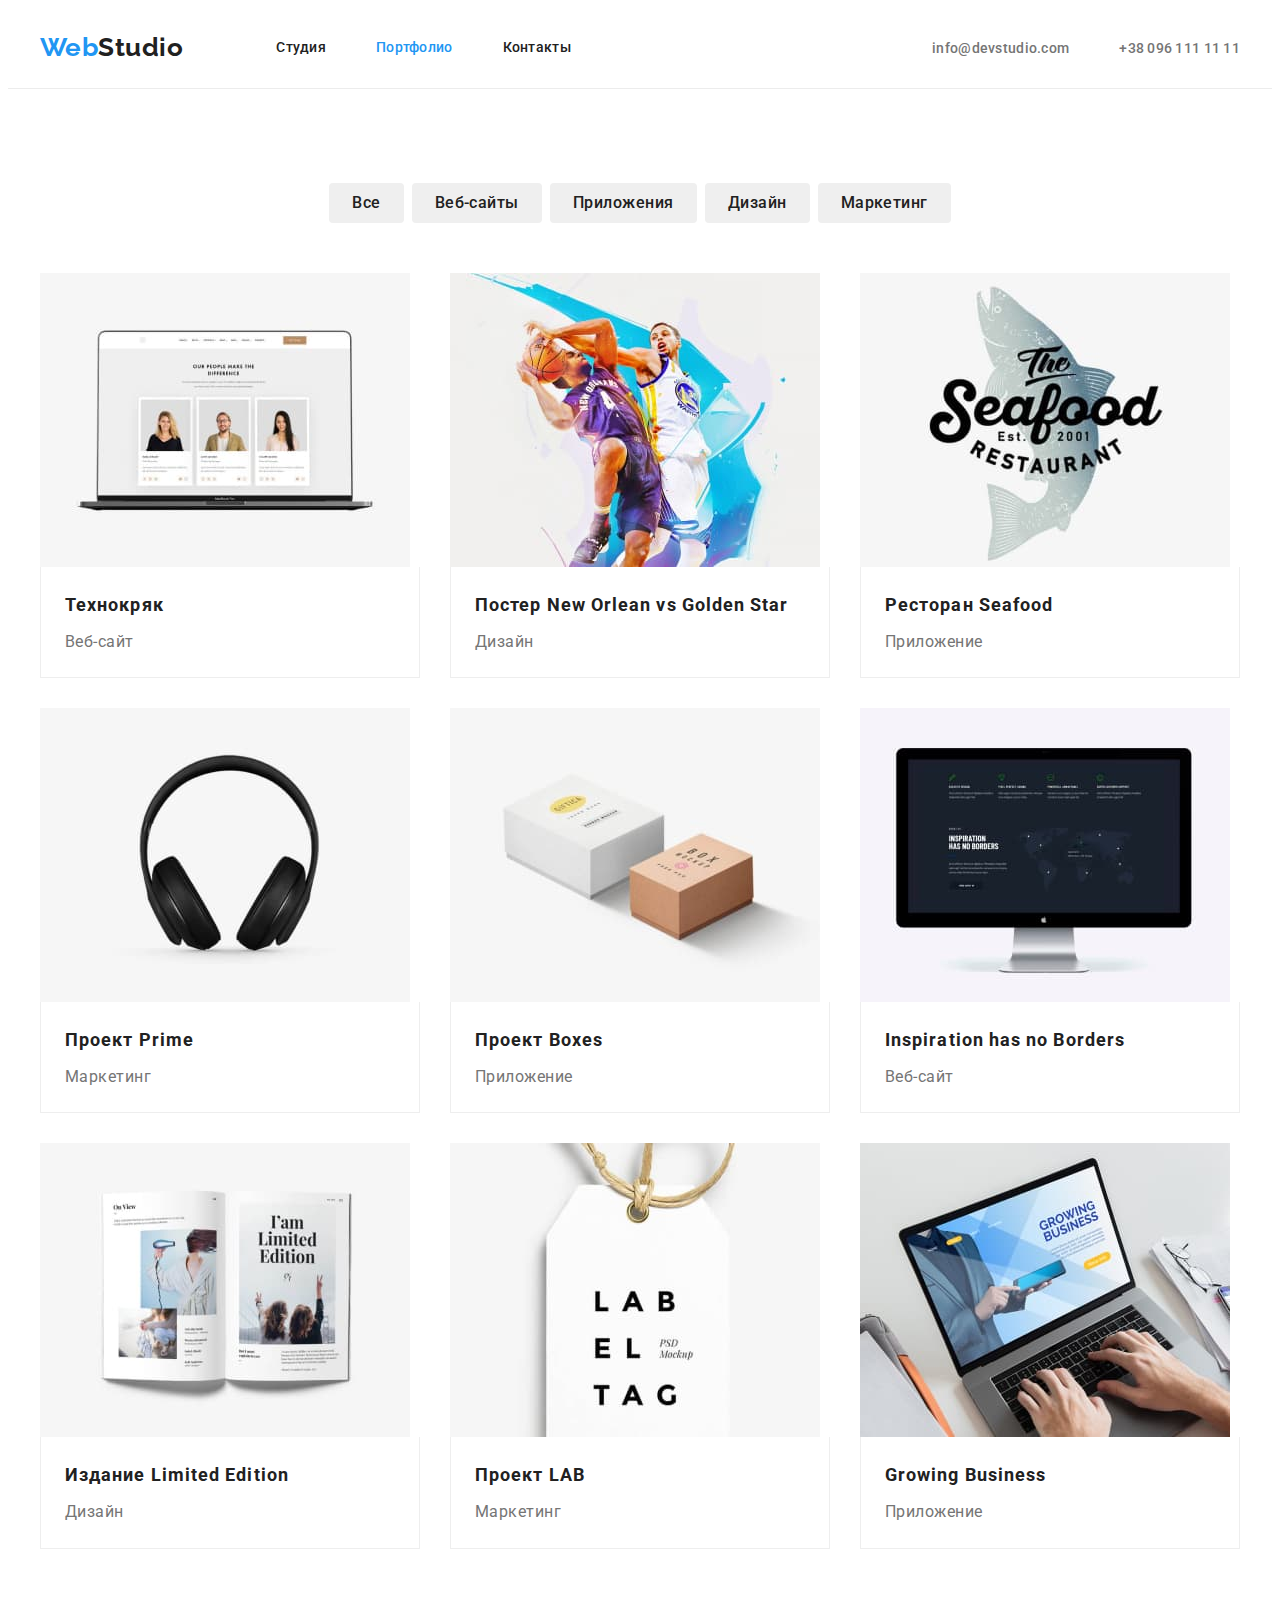
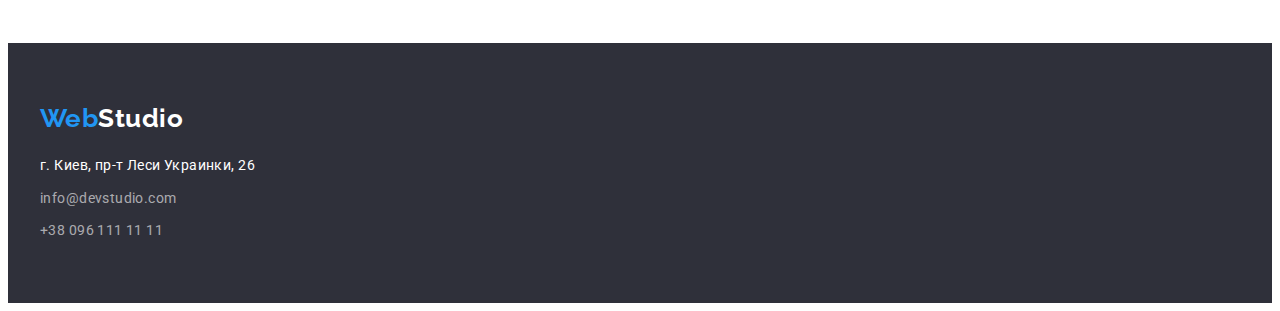
==== portfolio.html @ 7c93a93b "иконки "наши преимущества"" ====
<!DOCTYPE html>
<html lang="ru">
  <head>
    <meta charset="UTF-8" />
    <meta http-equiv="X-UA-Compatible" content="IE=edge" />
    <meta name="viewport" content="width=device-width, initial-scale=1.0" />
    <title>Portfolio</title>
    <link rel="preconnect" href="https://fonts.googleapis.com" />
    <link rel="preconnect" href="https://fonts.gstatic.com" crossorigin />
    <link
      href="https://fonts.googleapis.com/css2?family=Raleway:wght@700&family=Roboto:wght@400;500;700;900&display=swap"
      rel="stylesheet"
    />
    <link
      rel="stylesheet"
      href="https://cdnjs.cloudflare.com/ajax/libs/modern-normalize/1.1.0/modern-normalize.min.css"
      integrity="sha512-wpPYUAdjBVSE4KJnH1VR1HeZfpl1ub8YT/NKx4PuQ5NmX2tKuGu6U/JRp5y+Y8XG2tV+wKQpNHVUX03MfMFn9Q=="
      crossorigin="anonymous"
      referrerpolicy="no-referrer"
    />
    <link rel="stylesheet" href="./css/styles.css" />
  </head>
  <body>
    <!---------------------------site header шапка сайта--------------------------->

    <header>
      <div class="container">
        <nav class="main-nav">
          <a href="./index.html" class="nav-link-logo">Web<span class="partlogo">Studio</span></a>
          <ul class="site-nav">
            <li class="item">
              <a class="link" href="./index.html" target="_self">Студия</a>
            </li>
            <li class="item">
              <a class="link current" href="./portfolio.html" target="_self">Портфолио</a>
            </li>
            <li class="item"><a class="link" href="">Контакты</a></li>
          </ul>

          <ul class="auth-nav">
            <li class="item">
              <a class="link" href="mailto:info@devstudio.com">info@devstudio.com</a>
            </li>
            <li class="item"><a class="link" href="tel:+380961111111">+38 096 111 11 11</a></li>
          </ul>
        </nav>
      </div>
    </header>

    <!----------------------Фильтры----------------------->
    <main class="workin">
      <section class="block-filter">
        <div class="container">
          <h1 class="vizually-hidden">Наши работы</h1>
          
            <ul class="btn-flex">
              <li class="filter-flex">
                <button class="button" type="button">Все</button>
              </li>
              <li class="filter-flex">
                <button class="button" type="button">Веб-сайты</button>
              </li>
              <li class="filter-flex">
                <button class="button" type="button">Приложения</button>
              </li>
              <li class="filter-flex">
                <button class="button" type="button">Дизайн</button>
              </li>
              <li class="filter-flex">
                <button class="button" type="button">Маркетинг</button>
              </li>
            </ul>
          
          <!---------------------Наши работы------------------>
          <ul class="block-work">
            <li class="flex-conteiner">
              <a>
                <img
                  class="card-image no-gap"
                  src="./images/portfolio/img1.jpg"
                  alt="ноутбук"
                  width="370"
                  height="294"
                />
                <div class="work-card"><h3 class="section-title-work">Технокряк</h3>
                <p class="subtitle-work">Веб-сайт</p></div>
              </a>
            </li>
            <li class="flex-conteiner">
              <a>
                <img
                  class="card-image no-gap"
                  src="./images/portfolio/img2.jpg"
                  alt="два баскетболиста"
                  width="370"
                  height="294"
                />
                <div class="work-card"><h3 class="section-title-work">Постер New Orlean vs Golden Star</h3>
                <p class="subtitle-work">Дизайн</p></div>
              </a>
            </li>
            <li class="flex-conteiner">
              <a>
                <img
                  class="card-image no-gap"
                  src="./images/portfolio/img3.jpg"
                  alt="логотип ресторана"
                  width="370"
                  height="294"
                />
                <div class="work-card"><h3 class="section-title-work">Ресторан Seafood</h3>
                <p class="subtitle-work">Приложение</p></div>
              </a>
            </li>
            <li class="flex-conteiner">
              <a>
                <img
                  class="card-image no-gap"
                  src="./images/portfolio/img4.jpg"
                  alt="наушники"
                  width="370"
                  height="294"
                />
                <div class="work-card"><h3 class="section-title-work">Проект Prime</h3>
                <p class="subtitle-work">Маркетинг</p></div>
              </a>
            </li>
            <li class="flex-conteiner">
              <a>
                <img
                  class="card-image no-gap"
                  src="./images/portfolio/img5.jpg"
                  alt="две коробки"
                  width="370"
                  height="294"
                />
                <div class="work-card"><h3 class="section-title-work">Проект Boxes</h3>
                <p class="subtitle-work">Приложение</p></div>
              </a>
            </li>
            <li class="flex-conteiner">
              <a>
                <img
                  class="card-image no-gap"
                  src="./images/portfolio/img6.jpg"
                  alt="монитор"
                  width="370"
                  height="294"
                />
                <div class="work-card"><h3 class="section-title-work">Inspiration has no Borders</h3>
                <p class="subtitle-work">Веб-сайт</p></div>
              </a>
            </li>
            <li class="flex-conteiner">
              <a>
                <img
                  class="card-image no-gap"
                  src="./images/portfolio/img7.jpg"
                  alt="открытая книга"
                  width="370"
                  height="294"
                />
                <div class="work-card"><h3 class="section-title-work">Издание Limited Edition</h3>
                <p class="subtitle-work">Дизайн</p></div>
              </a>
            </li>
            <li class="flex-conteiner">
              <a>
                <img
                  class="card-image no-gap"
                  src="./images/portfolio/img8.jpg"
                  alt="ярлык"
                  width="370"
                  height="294"
                />
                <div class="work-card"><h3 class="section-title-work">Проект LAB</h3>
                <p class="subtitle-work">Маркетинг</p></div>
              </a>
            </li>
            <li class="flex-conteiner">
              <a>
                <img
                  class="card-image no-gap"
                  src="./images/portfolio/img9.jpg"
                  alt="набор текста"
                  width="370"
                  height="294"
                />
                <div class="work-card"><h3 class="section-title-work">Growing Business</h3>
                <p class="subtitle-work">Приложение</p>
              </a></div>
            </li>
          </ul>
        </div>
      </section>
    </main>
    <!-----------------------footer---------------------->
    <footer class="footer">
      <div class="container">
        <a class="logo-footer" href="./index.html"
          >Web<span class="footerlogo">Studio</span></a
        >
        <address>
          <ul>
            <li>
              <a
                class="link aside-link"
                href="https://goo.gl/maps/vPPs6A4afEgHFddDA"
                target="_blank"
                rel="noopener noreferrer"
                >г. Киев, пр-т Леси Украинки, 26 <br />
              </a>
            </li>
            <li>
              <a class="link-footer mail" href="mailto:info@devstudio.com">info@devstudio.com</a>
              <br />
            </li>
            <li><a class="link-footer" href="tel:+380961111111">+38 096 111 11 11</a></li>
          </ul>
        </address>
      </div>
    </footer>
  </body>
</html>
---- css/styles.css ----
/* цвет основного текста #212121;*/
/* цвет текста #757575 */
/* цвет фона шапки #ffffff;*/
/* цвет текста секции герой */
/* акцент #2196F3 */
/* цвет фона (акцента) вторичный #2F303A;*/
/* цвет фона чем мы занимаемся #E5E5E5; */
/* цвет фона наша команда #F5F4FA; */
/* подвал линки rgba(255, 255, 255, 0.6); */
/* текст адреса #ffffff */

:root {
  --primary-text-color: #212121;
  --title-text-color: #757575;
  --hero-text-color: #ffffff;
  --primary-white-color: #ffffff;
  --secondary-background-color: #2f303a;
  --secondary-fon-color: #e5e5e5;
  --accent-color: #2196f3;
  --secondary-command-color: #f5f4fa;
  --footer-link-color: rgba(255, 255, 255, 0.6);
  --address-text-color: #ffffff;
}

body {
  background-color: var(--primary-white-color);
  color: var(--primary-text-color);
  font-family: Roboto, sans-serif;
  letter-spacing: 0.03em;
}

p,
h1,
h2,
h3,
h4,
h5,
h6 {
  margin: 0;
  font-family: Roboto, sans-serif;
}

ul,
ol,
li {
  margin: 0;
  padding-left: 0;
}

ul {
  list-style: none;
}

.container {
  padding-left: 15px;
  padding-right: 15px;
  margin-left: auto;
  margin-right: auto;

  width: 1200px;
}

.link {
  text-decoration: none;
  color: var(--primary-text-color);
}

header {
  height: 80px;
  border-bottom: 1px solid #ececec;
}

/* ----------------------Logo-------------------------*/
.nav-link-logo {
  padding-top: 24px;
  padding-bottom: 25px;

  text-decoration: none;
  color: var(--accent-color);
  font-family: Raleway, sans-serif;
  font-weight: 700;
  font-size: 26px;
  line-height: 1.19;
}

.nav-link-logo:hover,
.nav-link-logo:focus {
  color: var(--accent-color);
}

.partlogo {
  color: var(--primary-text-color);
  font-family: Raleway, sans-serif;
  font-weight: 700;
  font-size: 26px;
  line-height: 1.19;
}

/* ---------------------навигация сайта------------------------ */

.main-nav {
  display: flex;
  align-items: center;
  justify-content: start;
}

.current {
  color: var(--accent-color);
}

.site-nav {
  display: flex;
  margin-left: 93px;
  font-weight: 500;
  font-size: 14px;
  line-height: 1.14;
  letter-spacing: 0.02em;
}

.site-nav .item + .item {
  margin-left: 50px;
}

.site-nav .link {
  display: block;
  padding-top: 32px;
  padding-bottom: 32px;
}

.site-nav .link:hover,
.site-nav .link:focus {
  color: var(--accent-color);
}

.vizually-hidden {
  position: absolute;
  clip: rect(0 0 0 0);
  width: 1px;
  height: 1px;
  margin: -1px;
}

/* ----------------------список адресов------------------------- */
.auth-nav {
  display: flex;
  margin-left: auto;
}

.auth-nav .item + .item {
  margin-left: 50px;
}

.auth-nav .link {
  color: var(--title-text-color);
  font-weight: 500;
  font-size: 14px;
  line-height: 1.14;
  letter-spacing: 0.02em;
}

.auth-nav .link:hover,
.auth-nav .link:focus {
  color: var(--accent-color);
}

/* ----------------------секция герой-----------------------------*/

.section-hero {
  background-color: var(--secondary-background-color);
  text-align: center;
  padding: 200px 0px;
}

.section-hero.overlay {
  max-width: 1600px;
  min-height: 600px;
  margin-left: auto;
  margin-right: auto;
  background-image: linear-gradient(to right, rgba(47, 48, 58, 0.4), rgba(47, 48, 58, 0.4)),
    url('../images/img\ iverlay.jpg');
  background-repeat: no-repeat;
  background-size: cover;
  background-position: center;
}

.text-hero {
  width: 696px;
  margin-left: auto;
  margin-right: auto;
}

.hero-title {
  color: var(--hero-text-color);
  margin-bottom: 40px;
  font-weight: 900;
  font-size: 44px;
  line-height: 1.36;
  letter-spacing: 0.06em;
  text-transform: uppercase;
}

/* ---------------------------кнопки--------------------------- */
.hero-button {
  display: inline-block;
  padding: 10px 32px;
  min-width: 200px;
  height: 50px;

  color: var(--hero-text-color);
  background-color: var(--accent-color);
  font-family: Roboto, sans-serif;
  font-weight: 700;
  font-size: 16px;
  line-height: 1.87;
  text-align: center;

  letter-spacing: 0.06em;
  cursor: pointer;
  border: none;
  border-radius: 4px;
  box-shadow: 0px 4px 4px rgba(0, 0, 0, 0.15);
}

.hero-button:hover,
.hero-button:focus {
  color: var(--primary-text-color);
  background-color: var(--hero-text-color);
}

/* -----------------блок секций (чем мы занимаемся)------------------- */

.section-block {
  display: block;
  background-color: var(--primary-white-color);

  padding-top: 94px;
  padding-bottom: 94px;
}

.main-item {
  display: flex;
}

.list-item::before {
  display: block;
  content: '';
  height: 120px;
  margin-bottom: 30px;
  background-size: contain;
  background-repeat: no-repeat;
  background-position: center;
  background-color: #f5f4fa;
}

.icon-antenna::before {
  background-image: url('../images/antenna.svg');
  background-size: 65px 70px
}


.icon-clock::before {
  background-image: url("../images/clock.svg");
  background-size: 67px 70px;
}

.icon-diagram::before {
  background-image: url("../images/diagram.svg");
  background-size: 70px 64px;
}

.icon-astronaut::before {
  background-image: url("../images/astronaut.svg");
  background-size: 55px 61px;
}


.main-item .list-item {
  width: 270px;
  margin: 0 15px;
}

.list-item:last-child {
  margin-right: 0;
}
.list-item:first-child {
  margin-left: 0;
}

.advant-title {
  margin-bottom: 10px;

  font-weight: 700;
  font-size: 14px;
  height: 14px;
  line-height: 1.14;
  letter-spacing: 0.03em;
  text-transform: uppercase;
}

.subtitle {
  color: var(--title-text-color);
  font-size: 14px;
  height: 75px;
  line-height: 1.71;
  letter-spacing: 0.03em;
}

.section-portfolio {
  display: block;
  background-color: var(--primary-white-color);

  padding-top: 0px;
  padding-bottom: 94px;
}

.section-title {
  margin-bottom: 50px;

  font-weight: 700;
  font-size: 36px;
  line-height: 1.17;
  text-align: center;
  letter-spacing: 0.03em;
}

.gallery-flex {
  display: flex;
  margin-left: -30px;
}

/* .masters-item:not(:last-child) {
  margin-right: 30px;
}
.masters-item {
  width: calc((100% - 60px) / 3);
} */

/* .masters-item {
  width: calc((100% - 90px) / 3);
  margin-left: 30px;
} */

.masters-item {
  width: calc(100% / 3 - 30px);
  margin-left: 30px;
}

.card-image.no-gap {
  display: block;
}

/* ------------------------------наша команда------------------------------ */
.section-command {
  background-color: var(--secondary-command-color);
  padding-top: 94px;
  padding-bottom: 94px;
}

.command-flex {
  display: flex;
  margin-left: -30px;
}

.command {
  flex-basis: calc(100% / 3 - 30px);
  margin-left: 30px;
}

.section-title-desc {
  margin-bottom: 50px;

  font-weight: 700;
  font-size: 36px;
  line-height: 1.17;
  text-align: center;
  letter-spacing: 0.03em;
}

.workers {
  padding-top: 30px;
  padding-bottom: 30px;
}

.section-name {
  margin-bottom: 10px;

  font-weight: 500;
  font-size: 16px;
  line-height: 1.19;
  text-align: center;
  letter-spacing: 0.03em;
}

.subtitle-profession {
  color: var(--title-text-color);

  font-size: 16px;
  line-height: 1.19;
  text-align: center;
  letter-spacing: 0.03em;
}

/* ---------------------------подвал (footer)------------------------- */

.footer {
  background-color: var(--secondary-background-color);
  padding-top: 60px;
  padding-bottom: 60px;
}

.link.aside-link {
  display: inline-block;
  margin-bottom: 9px;
  color: var(--address-text-color);
  font-style: normal;
  font-size: 14px;
  line-height: 1.7;
  letter-spacing: 0.03em;
}

.link-footer {
  display: inline-block;
  color: var(--footer-link-color);
  text-decoration: none;
  font-style: normal;
  font-weight: 400;
  font-size: 14px;
  line-height: 1.7;
  letter-spacing: 0.03em;
}

.logo-footer {
  margin-bottom: 20px;
  display: inline-block;

  text-decoration: none;
  color: var(--accent-color);
  font-family: Raleway, sans-serif;
  font-weight: 700;
  font-size: 26px;
  line-height: 1.19;
}

.logo-footer:hover,
.logo-footer:focus {
  color: var(--accent-color);
}

.footerlogo {
  color: #ffffff;
  font-family: Raleway, sans-serif;
  font-weight: 700;
  font-size: 26px;
  line-height: 1.19;
}

.link-footer.mail {
  margin-bottom: 9px;
}

/* -----------------------------------------------------Стили для Портфолио------------------------------------------------- */

/* ----------------------------кнопки (button), ilter---------------------------- */
.block-filter {
  padding-top: 94px;
  padding-bottom: 94px;
}

.btn-flex {
  display: flex;
  margin-bottom: 50px;
  align-items: center;
  justify-content: center;
}

.button {
  color: var(--primary-text-color);
  padding: 6px 22px;

  font-family: Roboto, sans-serif;
  font-weight: 500;
  font-size: 16px;
  line-height: 1.6;
  text-align: center;
  letter-spacing: 0.03em;
  cursor: pointer;

  border: 1px solid transparent;
  border-radius: 4px;
}

button:hover,
button:focus {
  background-color: var(--accent-color);
  color: var(--primary-white-color);
}

.workin {
  background-color: var(--primary-white-color);
  margin-left: auto;
  margin-right: auto;
}

.work-card {
  padding: 20px 24px;
  border-left: 1px solid #eeeeee;
  border-right: 1px solid #eeeeee;
  border-bottom: 1px solid #eeeeee;
}

.section-title-work {
  margin-bottom: 4px;

  color: var(--primary-text-color);
  font-weight: 700;
  font-size: 18px;
  line-height: 2;
  letter-spacing: 0.06em;
}

.block-work .subtitle-work {
  color: var(--title-text-color);
  font-size: 16px;
  line-height: 1.9;
  letter-spacing: 0.03em;
}

/* .filter-flex {
  margin-right: 8px;
} */

/* .filter-flex:last-child {
  margin-right: 0;
} */

.filter-flex:not(:last-child) {
  margin-right: 8px;
}

.block-work {
  background-color: var(--primary-white-color);
  display: flex;
  flex-wrap: wrap;
  margin-left: -30px;
  margin-bottom: -30px;
}

/* margin-right: 30px;
  margin-bottom: 30px; */

.flex-conteiner {
  flex-basis: calc(100% / 3 - 30px);
  margin-left: 30px;
  margin-bottom: 30px;
}
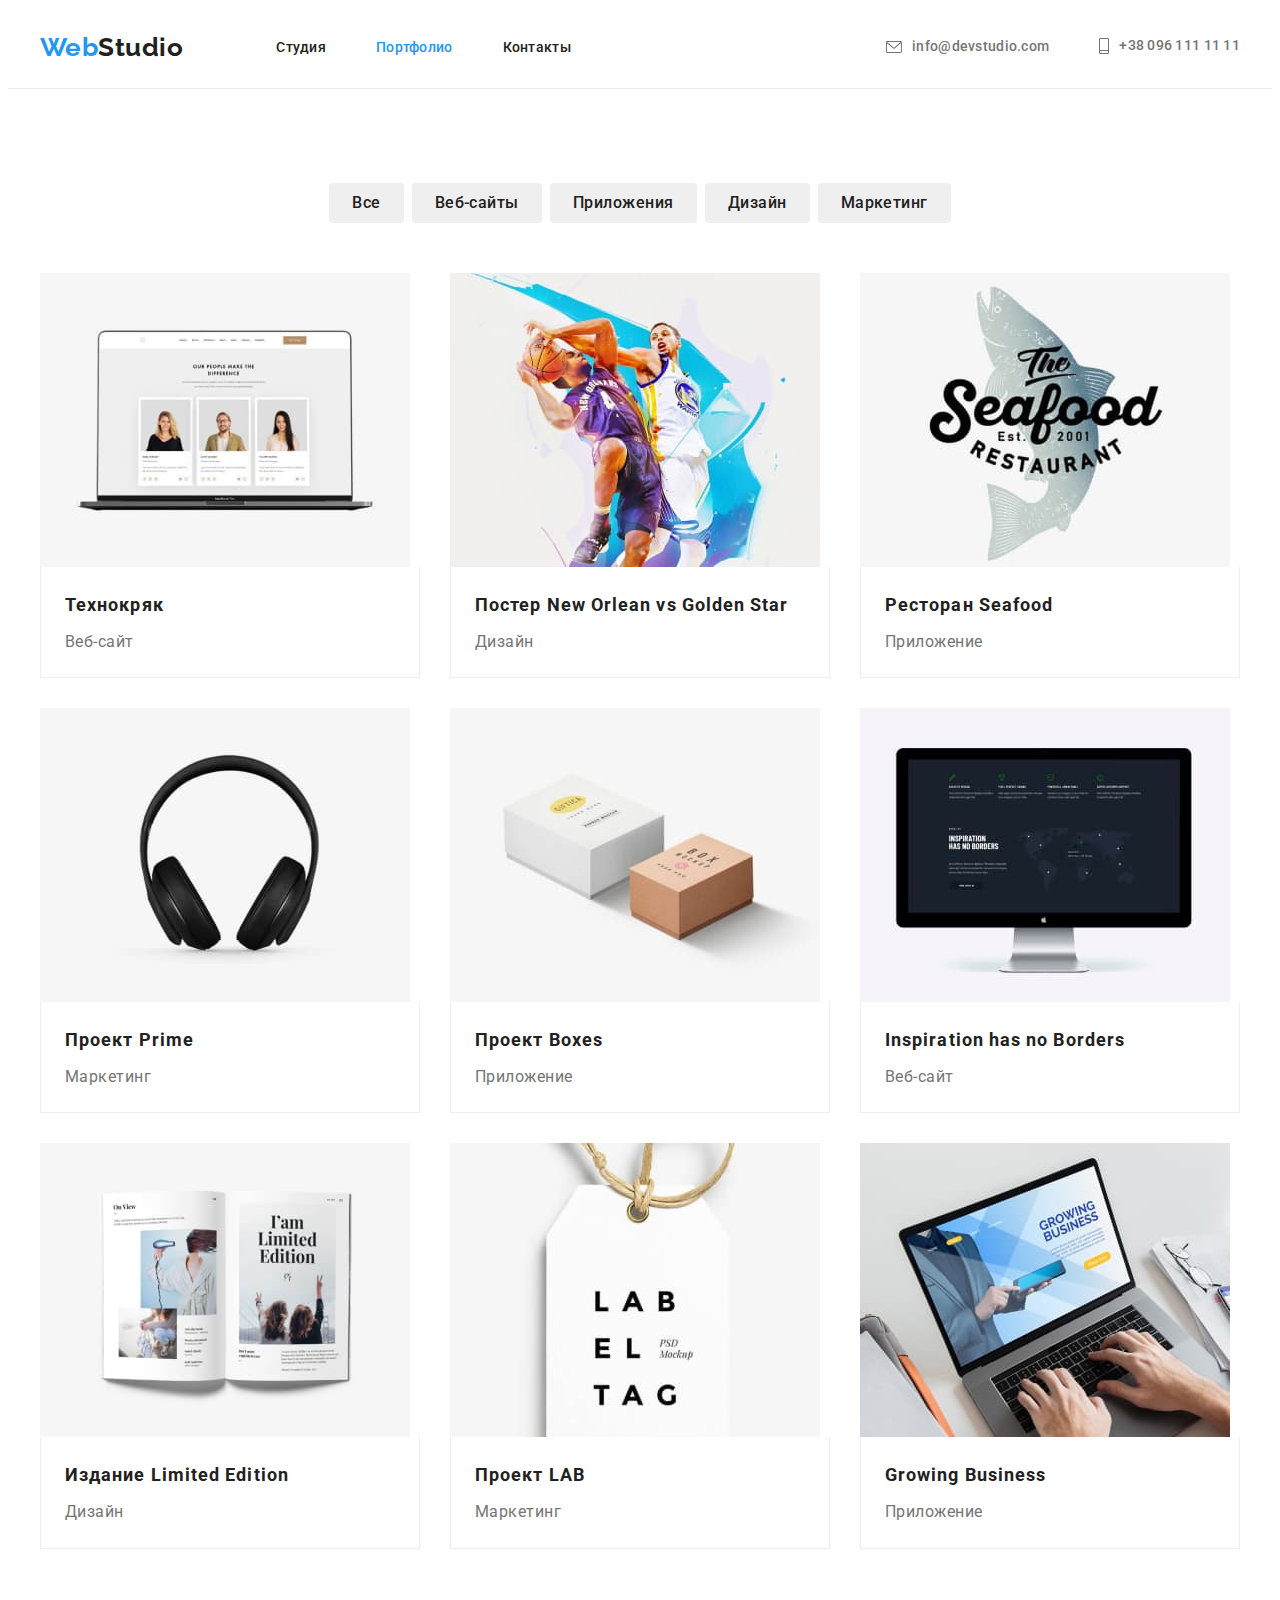
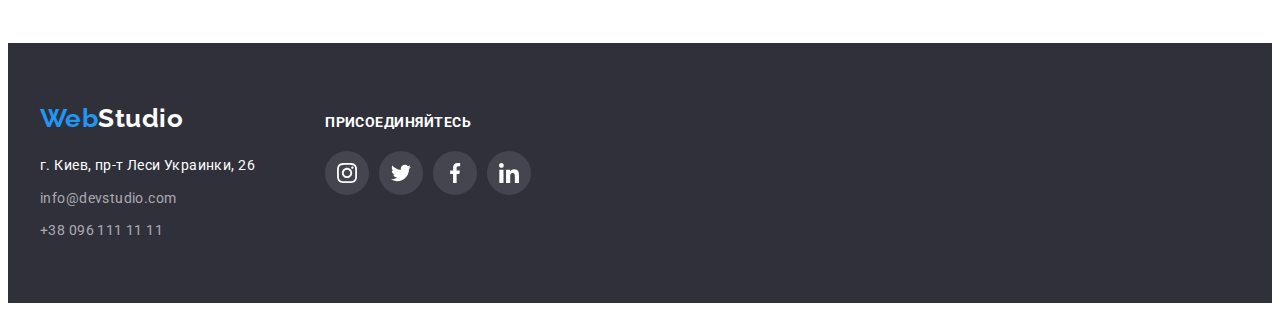
==== commit 131b31b9: "На проверку" ====
--- a/portfolio.html
+++ b/portfolio.html
@@ -39,9 +39,19 @@
 
           <ul class="auth-nav">
             <li class="item">
-              <a class="link" href="mailto:info@devstudio.com">info@devstudio.com</a>
-            </li>
-            <li class="item"><a class="link" href="tel:+380961111111">+38 096 111 11 11</a></li>
+              <a class="link" href="mailto:info@devstudio.com"
+                ><svg class="envelope" width="16" height="12">
+                  <use href="./images/svg icon/symbol-defs.svg#icon-envelope"></use></svg
+                >info@devstudio.com</a
+              >
+            </li>
+            <li class="item">
+              <a class="link" href="tel:+380961111111"
+                ><svg class="envelope" width="10" height="16">
+                  <use href="./images/svg icon/symbol-defs.svg#icon-smartphone"></use></svg
+                >+38 096 111 11 11</a
+              >
+            </li>
           </ul>
         </nav>
       </div>
@@ -197,9 +207,8 @@
     <!-----------------------footer---------------------->
     <footer class="footer">
       <div class="container">
-        <a class="logo-footer" href="./index.html"
-          >Web<span class="footerlogo">Studio</span></a
-        >
+        <div class="address-footer">
+        <a class="logo-footer" href="./index.html">Web<span class="footerlogo">Studio</span></a>
         <address>
           <ul>
             <li>
@@ -219,6 +228,33 @@
           </ul>
         </address>
       </div>
+       <!------------Социальные сети------------>
+        <div class="network-footer">
+          <b class="text-footer">присоединяйтесь</b>
+          <div class="social-network-footer">
+            <a class="link-network-footer" href="https://www.instagram.com/">
+              <svg class="icon-instagram" width="20" height="20">
+                <use href="./images/svg icon/symbol-defs.svg#icon-instagram"></use>
+              </svg>
+            </a>
+            <a class="link-network-footer" href="https://www.twitter.com/">
+              <svg class="icon-instagram" width="20" height="20">
+                <use href="./images/svg icon/symbol-defs.svg#icon-twitter"></use>
+              </svg>
+            </a>
+            <a class="link-network-footer" href="https://www.facebook.com/">
+              <svg class="icon-instagram" width="20" height="20">
+                <use href="./images/svg icon/symbol-defs.svg#icon-facebook"></use>
+              </svg>
+            </a>
+            <a class="link-network-footer" href="https://www.linkedin.com/">
+              <svg class="icon-network-footer" width="20" height="20">
+                <use href="./images/svg icon/symbol-defs.svg#icon-linkedin"></use>
+              </svg>
+            </a>
+          </div>
+        </div>
+      </div>
     </footer>
   </body>
 </html>
--- a/css/styles.css
+++ b/css/styles.css
@@ -151,6 +151,8 @@
 }
 
 .auth-nav .link {
+  display: inline-flex;
+  align-items: center;
   color: var(--title-text-color);
   font-weight: 500;
   font-size: 14px;
@@ -162,6 +164,13 @@
 .auth-nav .link:focus {
   color: var(--accent-color);
 }
+
+.envelope {
+  margin-right: 10px;
+  fill: currentColor;
+  align-items: baseline;
+}
+
 
 /* ----------------------секция герой-----------------------------*/
 
@@ -254,25 +263,23 @@
 
 .icon-antenna::before {
   background-image: url('../images/antenna.svg');
-  background-size: 65px 70px
-}
-
+  background-size: 65px 70px;
+}
 
 .icon-clock::before {
-  background-image: url("../images/clock.svg");
+  background-image: url('../images/clock.svg');
   background-size: 67px 70px;
 }
 
 .icon-diagram::before {
-  background-image: url("../images/diagram.svg");
+  background-image: url('../images/diagram.svg');
   background-size: 70px 64px;
 }
 
 .icon-astronaut::before {
-  background-image: url("../images/astronaut.svg");
+  background-image: url('../images/astronaut.svg');
   background-size: 55px 61px;
 }
-
 
 .main-item .list-item {
   width: 270px;
@@ -364,6 +371,9 @@
 .command {
   flex-basis: calc(100% / 3 - 30px);
   margin-left: 30px;
+  box-shadow: 0px 1px 3px rgba(0, 0, 0, 0.12), 0px 1px 1px rgba(0, 0, 0, 0.14),
+    0px 2px 1px rgba(0, 0, 0, 0.2);
+  border-radius: 0px 0px 4px 4px;
 }
 
 .section-title-desc {
@@ -379,6 +389,7 @@
 .workers {
   padding-top: 30px;
   padding-bottom: 30px;
+  background-color: #ffffff;
 }
 
 .section-name {
@@ -398,6 +409,77 @@
   line-height: 1.19;
   text-align: center;
   letter-spacing: 0.03em;
+  margin-bottom: 16px;
+}
+
+.actions {
+  display: flex;
+  justify-content: center;
+  padding: 0;
+  margin: 0;
+  list-style: none;
+}
+
+.masters-soc-item {
+  width: 44px;
+  height: 44px;
+  margin-right: 10px;
+}
+
+.masters-soc-item:last-child {
+  margin-right: 0;
+}
+
+.link-svg {
+  display: flex;
+  width: 100%;
+  height: 100%;
+  border-radius: 50%;
+  align-items: center;
+  justify-content: center;
+  color: #ffffff;
+}
+
+.svg-soc-icon {
+  fill: #afb1b8;
+}
+
+.link-svg:hover,
+.link-svg:focus {
+  background-color: var(--accent-color);
+}
+
+.link-svg:hover .svg-soc-icon,
+.link-svg:focus .svg-soc-icon {
+  fill: #ffffff;
+}
+
+/* ---------------Постоянные клиенты---------------*/
+.section-client {
+  padding-bottom: 94px;
+  padding-top: 94px;
+}
+
+.clients {
+  display: flex;
+  justify-content: space-between;
+}
+
+.link-svg-logo {
+  display: flex;
+  justify-content: center;
+  align-items: center;
+  width: 170px;
+  height: 90px;
+  border: 1px solid #afb1b8;
+  border-radius: 4px;
+  fill: #afb1b8;
+}
+
+.link-svg-logo:hover,
+.link-svg-logo:focus {
+  border: 1px solid var(--accent-color);
+  fill: var(--accent-color);
 }
 
 /* ---------------------------подвал (footer)------------------------- */
@@ -406,6 +488,11 @@
   background-color: var(--secondary-background-color);
   padding-top: 60px;
   padding-bottom: 60px;
+}
+
+.footer .container {
+  display: flex;
+  align-items: baseline;
 }
 
 .link.aside-link {
@@ -458,9 +545,54 @@
   margin-bottom: 9px;
 }
 
-/* -----------------------------------------------------Стили для Портфолио------------------------------------------------- */
-
-/* ----------------------------кнопки (button), ilter---------------------------- */
+/* ---------Социальные сети--------*/
+
+.network-footer {
+  margin-left: 70px;
+}
+
+.text-footer {
+  display: block;
+  font-weight: 700;
+  font-size: 14px;
+  line-height: 1.14;
+  margin: 0px;
+  margin-bottom: 20px;
+  text-transform: uppercase;
+
+  color: var(--primary-white-color);
+}
+
+.social-network-footer {
+  display: flex;
+}
+
+.link-network-footer {
+  display: flex;
+  justify-content: center;
+  align-items: center;
+  margin-left: 10px;
+
+  width: 44px;
+  height: 44px;
+  border-radius: 50%;
+  fill: var(--primary-white-color);
+  background: rgba(255, 255, 255, 0.1);
+}
+
+.link-network-footer:first-child {
+  margin-left: 0;
+}
+
+.link-network-footer:hover,
+.link-network-footer:focus {
+  background-color: var(--accent-color);
+  fill: var(--primary-white-color);
+}
+
+/*---------------------------Стили Портфолио------------------------- */
+
+/* ---------кнопки (button), ilter------- */
 .block-filter {
   padding-top: 94px;
   padding-bottom: 94px;
